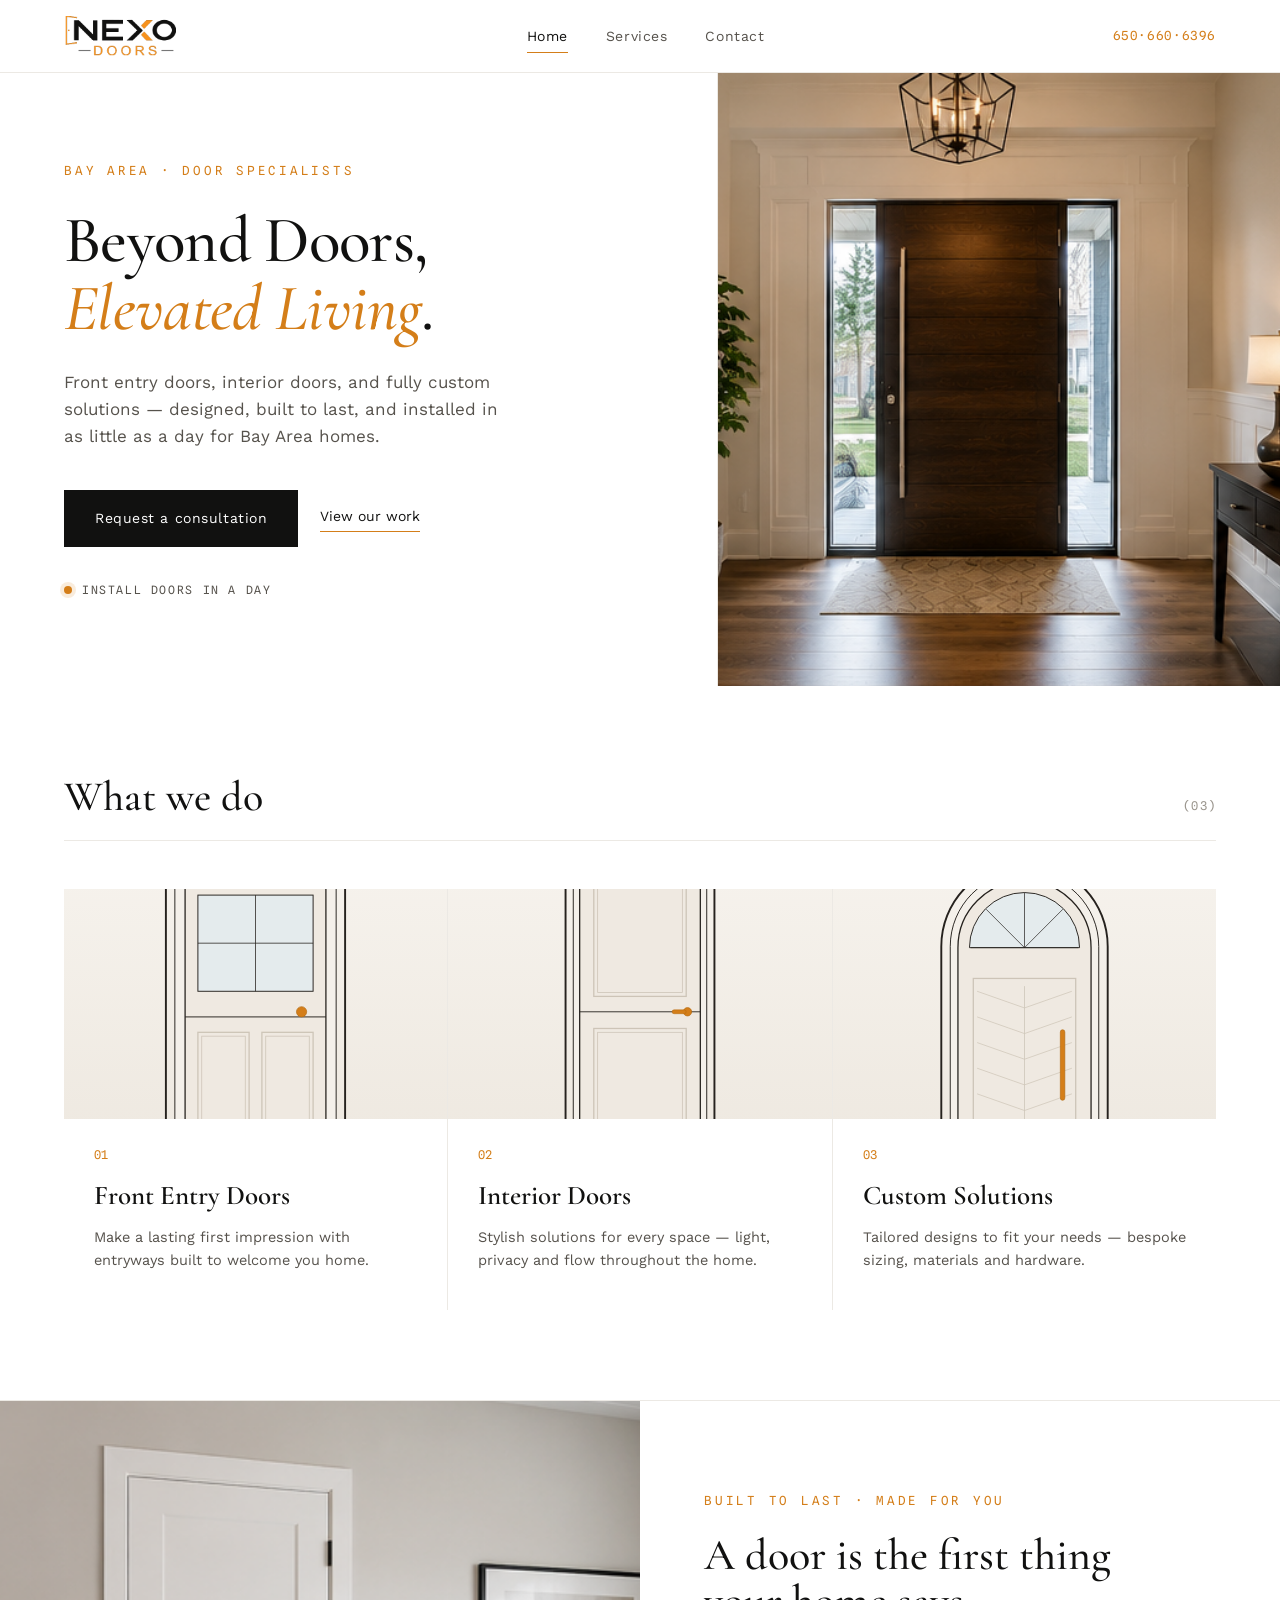
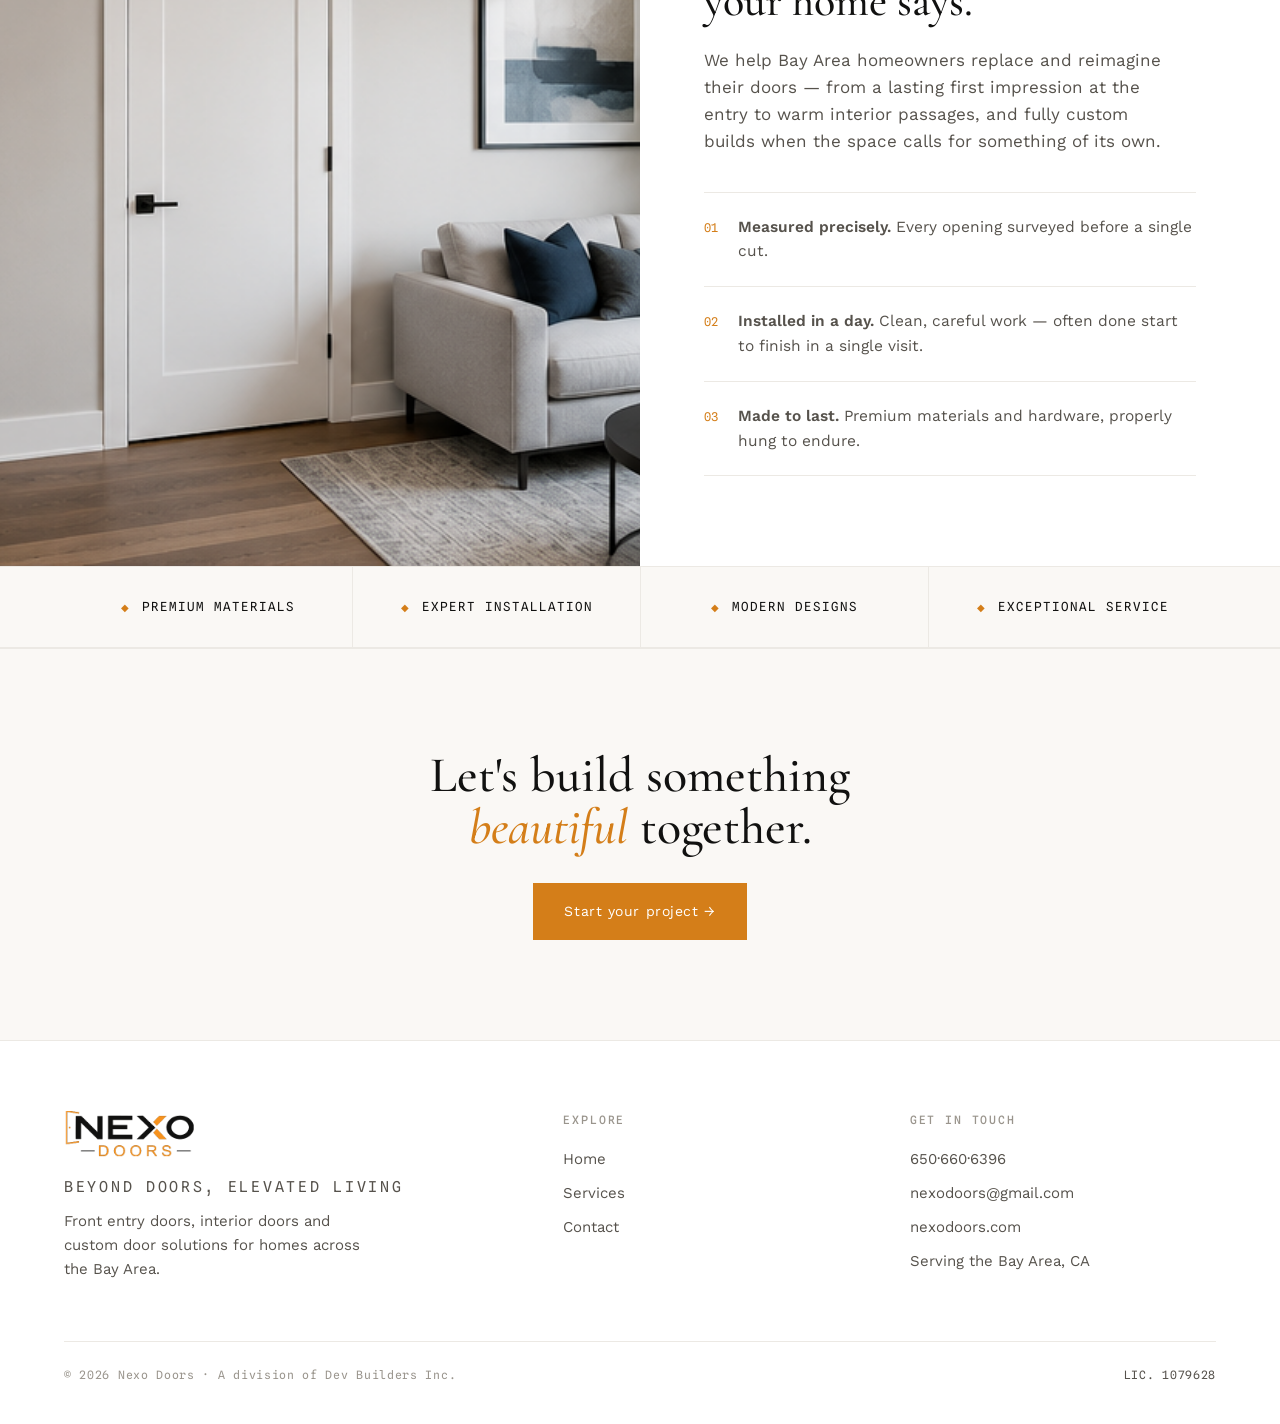
==== index.html @ f79507f7 "Add files via upload" ====
<!DOCTYPE html>
<html lang="en">
<head>
<meta charset="UTF-8" />
<meta name="viewport" content="width=device-width, initial-scale=1.0" />
<title>Nexo Doors — Beyond Doors, Elevated Living</title>
<meta name="description" content="Nexo Doors — interior doors, front doors and fully custom door solutions for Bay Area homes." />
<link rel="preconnect" href="https://fonts.googleapis.com" />
<link rel="preconnect" href="https://fonts.gstatic.com" crossorigin />
<link href="https://fonts.googleapis.com/css2?family=Cormorant+Garamond:ital,wght@0,400;0,500;0,600;1,400;1,500&family=Work+Sans:wght@300;400;500;600&family=Spline+Sans+Mono:wght@400;500&display=swap" rel="stylesheet" />
<link rel="stylesheet" href="styles.css" />
</head>
<body style="background-color: rgb(255, 255, 255)">

<!-- ===== Header ===== -->
<header class="site-header">
  <nav class="nav">
    <a class="logo" href="index.html"><img class="logo-img" src="logo-dark.png" alt="Nexo Doors" /></a>
    <div class="nav-links" id="navLinks">
      <a href="index.html" class="active">Home</a>
      <a href="services.html">Services</a>
      <a href="contact.html">Contact</a>
    </div>
    <a class="nav-phone" href="tel:6506606396">650·660·6396</a>
    <button class="nav-toggle" id="navToggle" aria-label="Menu"><span></span><span></span><span></span></button>
  </nav>
</header>

<!-- ===== Hero ===== -->
<section class="hero">
  <div class="hero-grid">
    <div class="hero-copy">
      <div class="eyebrow">Bay Area · Door Specialists</div>
      <h1 class="hero-title">Beyond Doors,<br /><span class="ital">Elevated Living</span>.</h1>
      <p class="hero-sub">Front entry doors, interior doors, and fully custom solutions — designed, built to last, and installed in as little as a day for Bay Area homes.</p>
      <div class="hero-cta">
        <a class="btn" href="contact.html">Request a consultation</a>
        <a class="link-underline" href="services.html">View our work</a>
      </div>
      <div class="hero-badge"><span class="hb-dot"></span>Install doors in a day</div>
    </div>
    <div class="hero-img">
      <img class="shot" src="img/photo-entry-dark.jpg" alt="Walnut pivot front entry door with glass sidelights" />
    </div>
  </div>
</section>

<!-- ===== Services preview ===== -->
<section class="section-pad services-preview">
  <div class="wrap">
    <div class="section-head">
      <h2>What we do</h2>
      <span class="count">(03)</span>
    </div>
    <div class="svc-grid">
      <a class="svc-card reveal" href="services.html#front">
        <div class="svc-img"><img class="shot" src="img/door-front.svg" alt="Front entry door" /></div>
        <div class="svc-num">01</div>
        <h3>Front Entry Doors</h3>
        <p>Make a lasting first impression with entryways built to welcome you home.</p>
      </a>
      <a class="svc-card reveal" href="services.html#interior">
        <div class="svc-img"><img class="shot" src="img/door-interior.svg" alt="Interior door" /></div>
        <div class="svc-num">02</div>
        <h3>Interior Doors</h3>
        <p>Stylish solutions for every space — light, privacy and flow throughout the home.</p>
      </a>
      <a class="svc-card reveal" href="services.html#custom">
        <div class="svc-img"><img class="shot" src="img/door-custom.svg" alt="Custom arched door" /></div>
        <div class="svc-num">03</div>
        <h3>Custom Solutions</h3>
        <p>Tailored designs to fit your needs — bespoke sizing, materials and hardware.</p>
      </a>
    </div>
  </div>
</section>

<!-- ===== Editorial split ===== -->
<section class="split">
  <div class="split-img">
    <img class="shot" src="img/photo-living.jpg" alt="Clean white interior door in a bright living room" />
  </div>
  <div class="split-copy">
    <div class="eyebrow">Built to last · Made for you</div>
    <h2 class="split-title">A door is the first thing your home says.</h2>
    <p>We help Bay Area homeowners replace and reimagine their doors — from a lasting first impression at the entry to warm interior passages, and fully custom builds when the space calls for something of its own.</p>
    <ul class="feature-list">
      <li><span class="fl-num">01</span><div><strong>Measured precisely.</strong> Every opening surveyed before a single cut.</div></li>
      <li><span class="fl-num">02</span><div><strong>Installed in a day.</strong> Clean, careful work — often done start to finish in a single visit.</div></li>
      <li><span class="fl-num">03</span><div><strong>Made to last.</strong> Premium materials and hardware, properly hung to endure.</div></li>
    </ul>
  </div>
</section>

<!-- ===== Value props strip ===== -->
<section class="values">
  <div class="wrap values-grid">
    <div class="val"><span class="val-i">◆</span>Premium Materials</div>
    <div class="val"><span class="val-i">◆</span>Expert Installation</div>
    <div class="val"><span class="val-i">◆</span>Modern Designs</div>
    <div class="val"><span class="val-i">◆</span>Exceptional Service</div>
  </div>
</section>

<!-- ===== Closing CTA ===== -->
<section class="closing">
  <div class="wrap closing-inner">
    <h2 class="closing-title">Let's build something<br /><span class="ital">beautiful</span> together.</h2>
    <a class="btn btn--accent" href="contact.html">Start your project →</a>
  </div>
</section>

<!-- ===== Footer ===== -->
<footer class="site-footer" style="background-color: rgb(255, 255, 255)">
  <div class="wrap">
    <div class="footer-grid">
      <div>
        <img class="footer-logo" src="logo-dark.png" alt="Nexo Doors" />
        <p class="footer-tagline">Beyond Doors, Elevated Living</p>
        <p style="max-width:320px">Front entry doors, interior doors and custom door solutions for homes across the Bay Area.</p>
      </div>
      <div>
        <h4>Explore</h4>
        <a href="index.html">Home</a>
        <a href="services.html">Services</a>
        <a href="contact.html">Contact</a>
      </div>
      <div>
        <h4>Get in touch</h4>
        <a href="tel:6506606396">650·660·6396</a>
        <a href="mailto:nexodoors@gmail.com">nexodoors@gmail.com</a>
        <a href="https://nexodoors.com">nexodoors.com</a>
        <p>Serving the Bay Area, CA</p>
      </div>
    </div>
    <div class="footer-bottom">
      <span>© 2026 Nexo Doors · A division of Dev Builders Inc.</span>
      <span class="lic">LIC. 1079628</span>
    </div>
  </div>
</footer>

<style>
  /* ---- Home-specific ---- */
  .hero-grid { display: grid; grid-template-columns: 1.12fr 0.88fr; min-height: 600px; }
  .hero-copy { padding: 88px var(--pad) 84px; }
  .hero-title { font-size: clamp(44px, 5.1vw, 70px); line-height: 1.04; letter-spacing: -0.01em; margin: 26px 0; }
  .hero-title .ital { font-style: italic; color: var(--accent); }
  .hero-sub { font-size: 17px; line-height: 1.6; color: var(--ink-soft); max-width: 440px; margin: 0 0 40px; }
  .hero-cta { display: flex; gap: 22px; align-items: center; }
  .hero-img { border-left: 1px solid var(--line); }

  .svc-grid { display: grid; grid-template-columns: repeat(3,1fr); gap: 1px; background: var(--line); }
  .svc-card { background: #fff; padding: 0 0 38px; transition: background .25s ease; }
  .svc-card:hover { background: var(--paper-2); }
  .svc-img { height: 230px; margin-bottom: 26px; }
  .svc-num { font-family: var(--mono); font-size: 12px; color: var(--accent); margin: 0 30px 10px; }
  .svc-card h3 { font-size: 27px; font-weight: 600; margin: 0 30px 10px; }
  .svc-card p { font-size: 14.5px; line-height: 1.55; color: var(--ink-soft); margin: 0 30px; }

  .split { display: grid; grid-template-columns: 1fr 1fr; align-items: stretch; border-top: 1px solid var(--line); }
  .split-img { min-height: 560px; }
  .split-copy { padding: 90px var(--pad); max-width: 620px; }
  .split-title { font-size: 44px; line-height: 1.04; margin: 22px 0 22px; }
  .split-copy > p { color: var(--ink-soft); margin: 0 0 36px; max-width: 480px; }
  .feature-list { list-style: none; padding: 0; margin: 0; }
  .feature-list li { display: flex; gap: 20px; padding: 22px 0; border-top: 1px solid var(--line); align-items: baseline; }
  .feature-list li:last-child { border-bottom: 1px solid var(--line); }
  .fl-num { font-family: var(--mono); font-size: 12px; color: var(--accent); }
  .feature-list strong { font-weight: 600; }
  .feature-list div { color: var(--ink-soft); font-size: 15.5px; }

  .closing { background: var(--paper-2); border-top: 1px solid var(--line); padding: 100px 0; text-align: center; }
  .closing-title { font-size: 50px; line-height: 1.04; margin-bottom: 30px; }
  .closing-title .ital { font-style: italic; color: var(--accent); }

  .hero-badge { display: inline-flex; align-items: center; gap: 10px; margin-top: 34px; font-family: var(--mono); font-size: 11.5px; letter-spacing: 0.14em; text-transform: uppercase; color: var(--ink-soft); white-space: nowrap; }
  .hb-dot { width: 8px; height: 8px; border-radius: 50%; background: var(--accent); box-shadow: 0 0 0 4px rgba(212,126,25,0.15); }

  .values { border-top: 1px solid var(--line); border-bottom: 1px solid var(--line); background: var(--paper-2); }
  .values-grid { display: grid; grid-template-columns: repeat(4,1fr); }
  .val { display: flex; align-items: center; gap: 12px; justify-content: center; padding: 30px 16px; color: var(--ink); font-family: var(--mono); font-size: 12.5px; letter-spacing: 0.08em; text-transform: uppercase; border-left: 1px solid var(--line); }
  .val:first-child { border-left: none; }
  .val-i { color: var(--accent); font-size: 10px; }

  @media (max-width: 920px) {
    .hero-grid { grid-template-columns: 1fr; }
    .hero-copy { padding: 64px var(--pad) 56px; }
    .hero-img { min-height: 360px; border-left: none; border-top: 1px solid var(--line); }
    .svc-grid { grid-template-columns: 1fr; }
    .split { grid-template-columns: 1fr; }
    .split-img { min-height: 340px; }
    .split-copy { padding: 64px var(--pad); }
    .split-title, .closing-title { font-size: 38px; }
    .values-grid { grid-template-columns: 1fr 1fr; }
    .val:nth-child(3) { border-left: none; }
    .val:nth-child(odd) { border-left: none; }
    .val { border-top: 1px solid var(--line); }
  }
  @media (max-width: 760px) {
    .hero-cta { flex-wrap: wrap; }
  }
</style>

<script src="site.js"></script>
</body>
</html>
---- styles.css ----
/* ============================================================
   NEXO DOORS — Editorial Luxury design system
   White / black / restrained orange · Cormorant + Work Sans
   ============================================================ */

:root {
  --ink: #111110;
  --ink-soft: #56524c;
  --muted: #9a958d;
  --line: #ece9e4;
  --line-soft: #f3f1ee;
  --paper: #ffffff;
  --paper-2: #faf8f5;
  --accent: #d47e19;
  --accent-deep: #b3680f;
  --brand-black: #0c0c0c;

  --serif: "Cormorant Garamond", Georgia, serif;
  --sans: "Work Sans", system-ui, sans-serif;
  --mono: "Spline Sans Mono", ui-monospace, monospace;

  --maxw: 1280px;
  --pad: 64px;
}

* { box-sizing: border-box; }

html { scroll-behavior: smooth; }

body {
  margin: 0;
  background: var(--paper);
  color: var(--ink);
  font-family: var(--sans);
  font-weight: 400;
  font-size: 17px;
  line-height: 1.6;
  -webkit-font-smoothing: antialiased;
  text-rendering: optimizeLegibility;
}

h1, h2, h3, h4 { font-family: var(--serif); font-weight: 500; margin: 0; }

a { color: inherit; text-decoration: none; }

img { display: block; max-width: 100%; }

.wrap { max-width: var(--maxw); margin: 0 auto; padding: 0 var(--pad); }

.eyebrow {
  font-family: var(--mono);
  font-size: 12.5px;
  letter-spacing: 0.22em;
  text-transform: uppercase;
  color: var(--accent);
}

/* ---------- Buttons ---------- */
.btn {
  display: inline-flex;
  align-items: center;
  gap: 10px;
  font-family: var(--sans);
  font-size: 14px;
  letter-spacing: 0.04em;
  padding: 16px 30px;
  border: 1px solid var(--ink);
  background: var(--ink);
  color: #fff;
  cursor: pointer;
  transition: background .25s ease, color .25s ease, border-color .25s ease;
}
.btn:hover { background: var(--accent); border-color: var(--accent); }
.btn--accent { background: var(--accent); border-color: var(--accent); }
.btn--accent:hover { background: var(--accent-deep); border-color: var(--accent-deep); }
.btn--ghost { background: transparent; color: var(--ink); }
.btn--ghost:hover { background: var(--ink); color: #fff; border-color: var(--ink); }

.link-underline {
  font-size: 14px;
  border-bottom: 1px solid var(--accent);
  padding-bottom: 3px;
  transition: color .2s ease;
}
.link-underline:hover { color: var(--accent); }

/* ---------- Header / Nav (white bar) ---------- */
.site-header {
  position: sticky;
  top: 0;
  z-index: 50;
  background: rgba(255,255,255,0.9);
  backdrop-filter: blur(10px);
  border-bottom: 1px solid var(--line);
}
.nav {
  max-width: var(--maxw);
  margin: 0 auto;
  display: flex;
  align-items: center;
  justify-content: space-between;
  padding: 16px var(--pad);
}
.logo-img { height: 40px; width: auto; display: block; }
.nav-links { display: flex; gap: 38px; font-size: 14px; letter-spacing: 0.04em; color: var(--ink-soft); }
.nav-links a { position: relative; padding: 4px 0; transition: color .2s ease; }
.nav-links a:hover { color: var(--ink); }
.nav-links a.active { color: var(--ink); }
.nav-links a.active::after {
  content: ""; position: absolute; left: 0; right: 0; bottom: -2px;
  height: 1px; background: var(--accent);
}
.nav-phone { font-family: var(--mono); font-size: 12.5px; letter-spacing: 0.05em; color: var(--accent); }
.nav-toggle { display: none; background: none; border: none; cursor: pointer; padding: 8px; }
.nav-toggle span { display: block; width: 24px; height: 1.5px; background: var(--ink); margin: 5px 0; transition: .25s; }

/* ---------- Placeholder imagery ---------- */
.shot {
  width: 100%;
  height: 100%;
  object-fit: cover;
  display: block;
  background: #f3efe9;
}
.ph {
  position: relative;
  width: 100%;
  height: 100%;
  background:
    repeating-linear-gradient(135deg, var(--paper-2), var(--paper-2) 14px,
      rgba(0,0,0,0.035) 14px, rgba(0,0,0,0.035) 28px);
  display: flex;
  align-items: center;
  justify-content: center;
  overflow: hidden;
}
.ph--dark {
  background:
    repeating-linear-gradient(135deg, #0d0d0d, #0d0d0d 14px,
      rgba(255,255,255,0.045) 14px, rgba(255,255,255,0.045) 28px);
}
.ph span {
  font-family: var(--mono);
  font-size: 12px;
  letter-spacing: 0.08em;
  text-transform: uppercase;
  color: rgba(0,0,0,0.42);
  background: rgba(255,255,255,0.6);
  padding: 6px 12px;
  border-radius: 2px;
}
.ph--dark span { color: rgba(255,255,255,0.6); background: rgba(0,0,0,0.35); }

/* ---------- Sections ---------- */
section { position: relative; }
.section-pad { padding: 90px 0; }
.section-head {
  display: flex;
  justify-content: space-between;
  align-items: baseline;
  margin-bottom: 48px;
  border-bottom: 1px solid var(--line);
  padding-bottom: 22px;
}
.section-head h2 { font-size: 42px; line-height: 1; }
.section-head .count { font-family: var(--mono); font-size: 12px; color: var(--muted); letter-spacing: 0.1em; }

/* ---------- Footer (light) ---------- */
.site-footer {
  border-top: 1px solid var(--line);
  background: var(--paper-2);
  color: var(--ink);
  padding: 70px 0 40px;
}
.footer-grid {
  display: grid;
  grid-template-columns: 1.5fr 1fr 1fr;
  gap: 40px;
  margin-bottom: 50px;
}
.footer-grid h4 {
  font-family: var(--mono);
  font-weight: 500;
  font-size: 11.5px;
  letter-spacing: 0.16em;
  text-transform: uppercase;
  color: var(--muted);
  margin-bottom: 18px;
}
.footer-grid a, .footer-grid p { display: block; font-size: 15px; color: var(--ink-soft); margin: 0 0 10px; }
.footer-grid a:hover { color: var(--accent); }
.footer-logo { height: 46px; width: auto; margin-bottom: 18px; }
.footer-tagline { font-family: var(--mono); font-size: 11px; letter-spacing: 0.18em; text-transform: uppercase; color: var(--accent); margin: 0 0 16px; }
.footer-bottom {
  display: flex; justify-content: space-between; align-items: center;
  border-top: 1px solid var(--line); padding-top: 24px;
  font-family: var(--mono); font-size: 11.5px; letter-spacing: 0.06em; color: var(--muted);
}
.footer-bottom .lic { color: var(--ink-soft); }

/* ---------- Reveal on scroll ---------- */
.reveal { opacity: 0; transform: translateY(18px); transition: opacity .7s ease, transform .7s ease; }
.reveal.in { opacity: 1; transform: none; }

/* ---------- Responsive ---------- */
@media (max-width: 920px) {
  :root { --pad: 32px; }
  .section-head h2 { font-size: 34px; }
}
@media (max-width: 760px) {
  .nav-toggle { display: block; }
  .nav-links {
    position: absolute; top: 100%; left: 0; right: 0;
    flex-direction: column; gap: 0;
    background: #fff; border-bottom: 1px solid var(--line);
    max-height: 0; overflow: hidden; transition: max-height .3s ease;
  }
  .nav-links.open { max-height: 320px; }
  .nav-links a { padding: 18px var(--pad); border-top: 1px solid var(--line-soft); }
  .nav-phone { display: none; }
  .footer-grid { grid-template-columns: 1fr; gap: 32px; }
  .footer-bottom { flex-direction: column; gap: 10px; align-items: flex-start; }
}
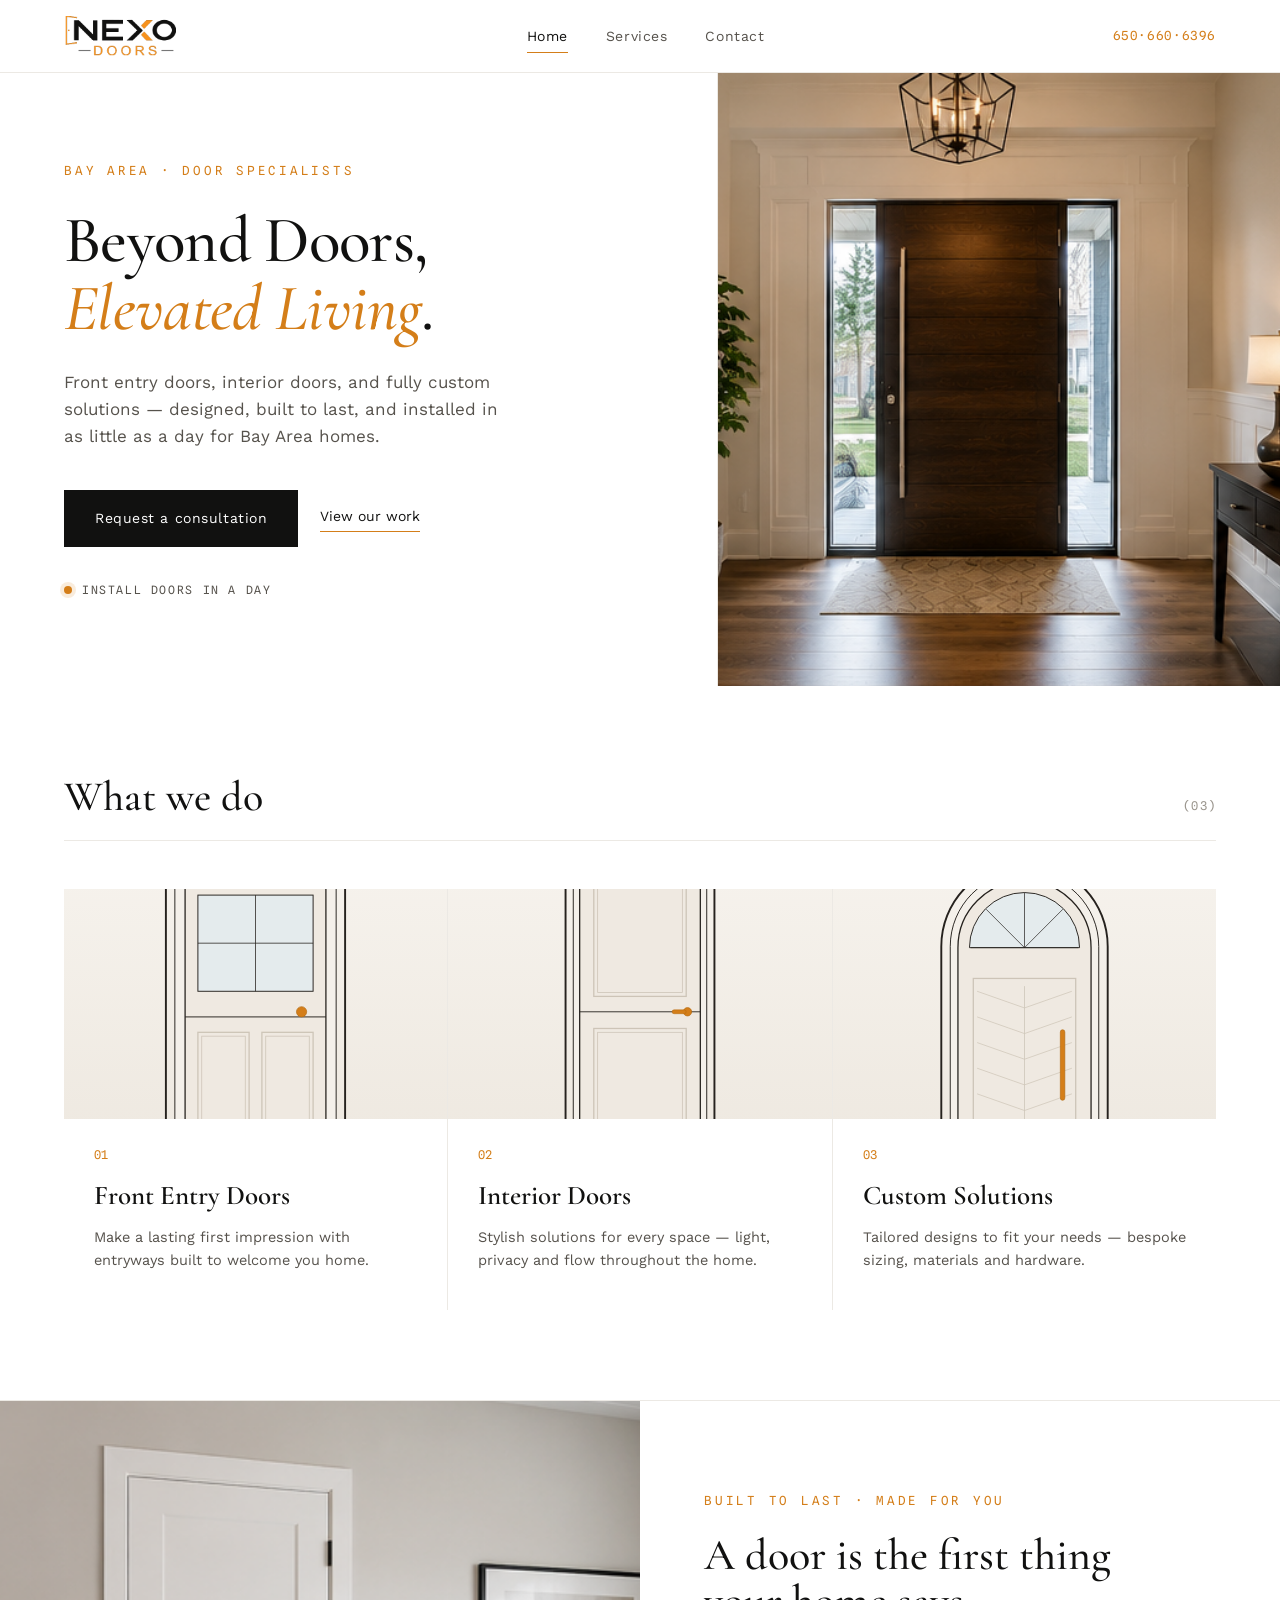
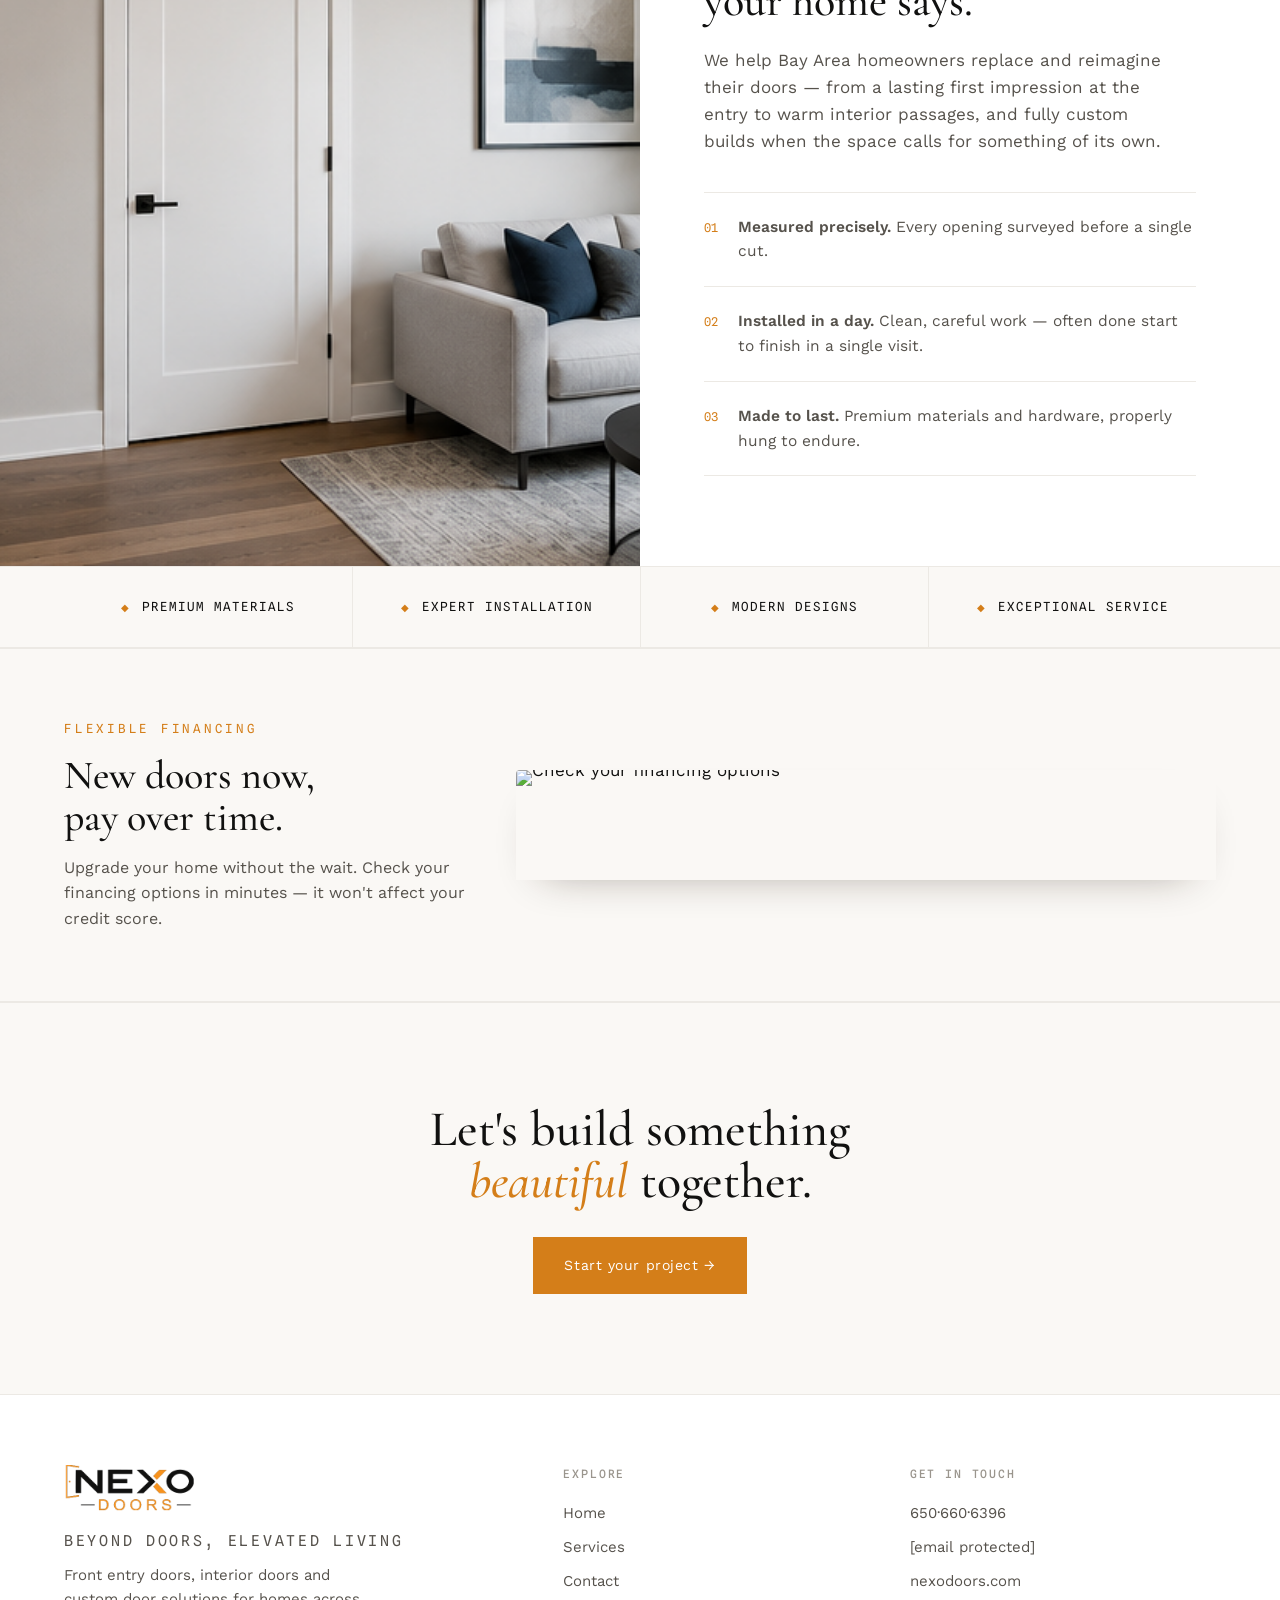
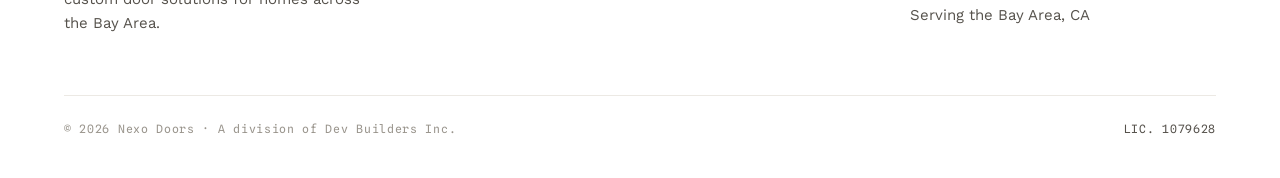
==== commit b82328b5: "Add files via upload" ====
--- a/index.html
+++ b/index.html
@@ -102,6 +102,20 @@
   </div>
 </section>
 
+<!-- ===== Financing ===== -->
+<section class="finance">
+  <div class="wrap finance-inner">
+    <div class="finance-copy">
+      <div class="eyebrow">Flexible Financing</div>
+      <h2 class="finance-title">New doors now,<br />pay over time.</h2>
+      <p>Upgrade your home without the wait. Check your financing options in minutes — it won't affect your credit score.</p>
+    </div>
+    <a class="finance-banner" href="https://app.gethearth.com/partners/dev-builders-inc/sukhdev-1" target="_blank" rel="noopener">
+      <img src="https://hearth.imgix.net/contractor-v2/banners/home_improvement-v2/700x110_grey.png?dpr=2&auto=compress,format" alt="Check your financing options" width="700" height="110" />
+    </a>
+  </div>
+</section>
+
 <!-- ===== Closing CTA ===== -->
 <section class="closing">
   <div class="wrap closing-inner">
@@ -128,7 +142,7 @@
       <div>
         <h4>Get in touch</h4>
         <a href="tel:6506606396">650·660·6396</a>
-        <a href="mailto:nexodoors@gmail.com">nexodoors@gmail.com</a>
+        <a href="/cdn-cgi/l/email-protection#d0beb5a8bfb4bfbfa2a390b7bdb1b9bcfeb3bfbd"><span class="__cf_email__" data-cfemail="4e202b36212a21213c3d0e29232f2722602d2123">[email&#160;protected]</span></a>
         <a href="https://nexodoors.com">nexodoors.com</a>
         <p>Serving the Bay Area, CA</p>
       </div>
@@ -182,6 +196,16 @@
   .val { display: flex; align-items: center; gap: 12px; justify-content: center; padding: 30px 16px; color: var(--ink); font-family: var(--mono); font-size: 12.5px; letter-spacing: 0.08em; text-transform: uppercase; border-left: 1px solid var(--line); }
   .val:first-child { border-left: none; }
   .val-i { color: var(--accent); font-size: 10px; }
+
+  .finance { background: var(--paper-2); border-top: 1px solid var(--line); border-bottom: 1px solid var(--line); padding: 70px 0; }
+  .finance-inner { display: flex; align-items: center; justify-content: space-between; gap: 48px; flex-wrap: wrap; }
+  .finance-copy { flex: 1 1 320px; max-width: 440px; }
+  .finance-copy .eyebrow { color: var(--accent); }
+  .finance-title { color: var(--ink); font-size: 40px; line-height: 1.04; margin: 16px 0 16px; }
+  .finance-copy p { color: var(--ink-soft); font-size: 16px; margin: 0; }
+  .finance-banner { flex: 0 1 700px; max-width: 100%; display: block; line-height: 0; box-shadow: 0 18px 44px -28px rgba(40,25,10,0.45); transition: transform .25s ease; }
+  .finance-banner:hover { transform: translateY(-3px); }
+  .finance-banner img { width: 100%; height: auto; display: block; border-radius: 4px; }
 
   @media (max-width: 920px) {
     .hero-grid { grid-template-columns: 1fr; }
@@ -202,6 +226,6 @@
   }
 </style>
 
-<script src="site.js"></script>
+<script data-cfasync="false" src="/cdn-cgi/scripts/5c5dd728/cloudflare-static/email-decode.min.js"></script><script src="site.js"></script>
 </body>
 </html>
